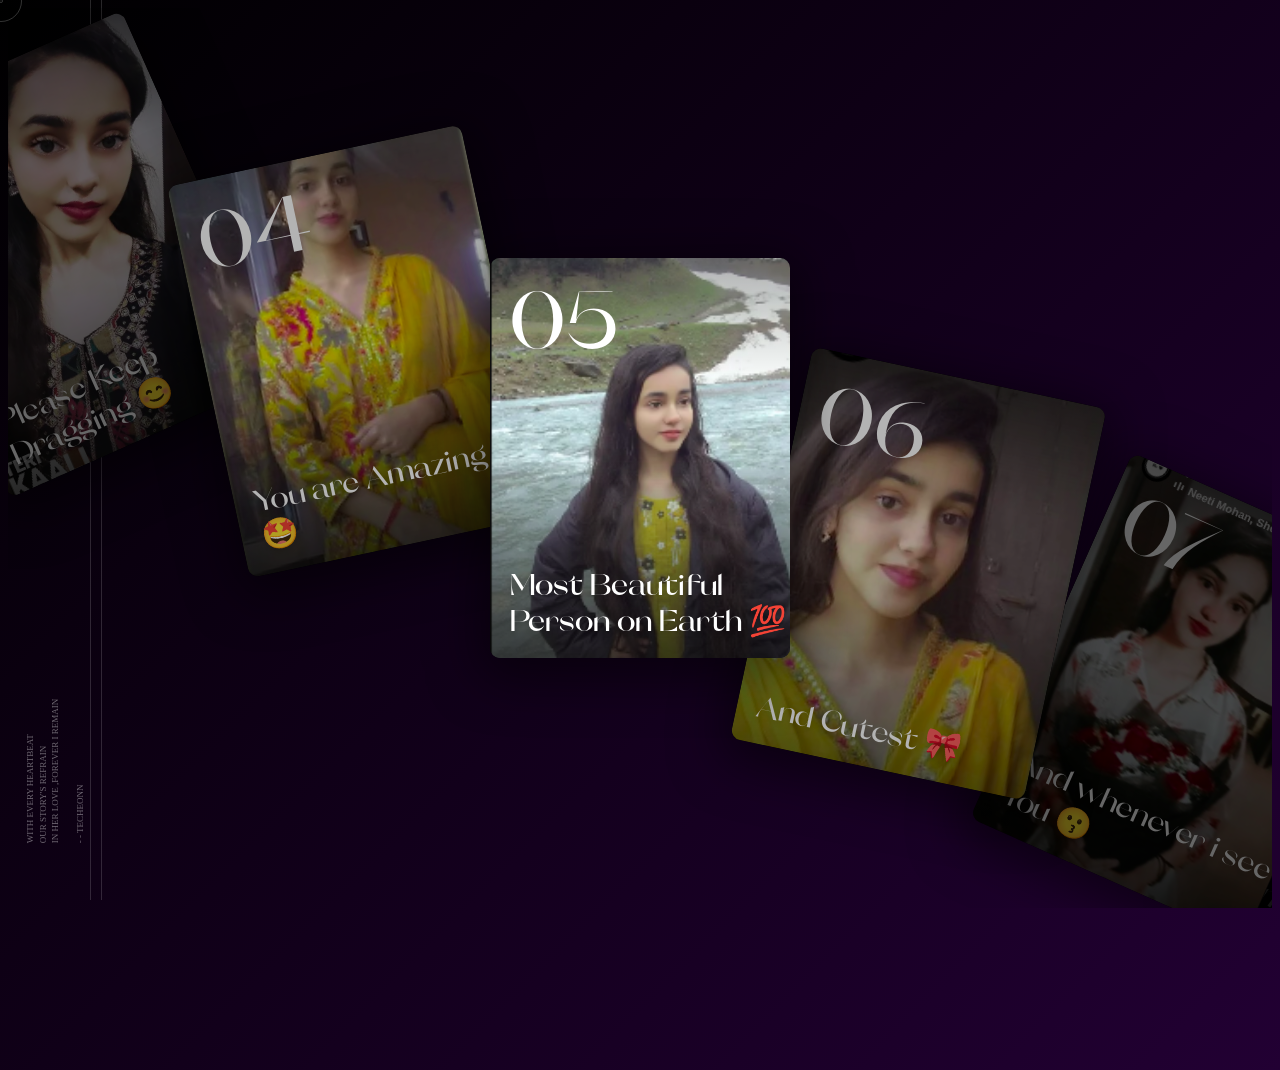
==== index.html @ 1f023740 "Update index.html" ====
<!DOCTYPE html>
<html lang="en">
<head>
    <meta charset="UTF-8">
    <meta name="viewport" content="width=device-width, initial-scale=1.0">
    <title>shradha</title>
    <link rel="stylesheet" href="app.css">
</head>
<body>
        <div class="carousel">
            <div class="carousel-item">
                <div class="carousel-box">
                    <div class="title">Hi 👋</div>
                  <img src="/1.png"/>
                    <div class="num">01</div>
                </div>
            </div>
        
            <div class="carousel-item">
                <div class="carousel-box">
                    <div class="title">I want to tell you Something 😍</div>
                  <img src="/2.png"/>
                    <div class="num">02</div>
                </div>
            </div>
        
            <div class="carousel-item">
                <div class="carousel-box">
                    <div class="title">Please Keep Dragging 😊 </div>
                    <div class="num">03</div>
                  <img src="/3.png"/>
                </div>
            </div>
        
          <div class="carousel-item">
            <div class="carousel-box">
              <div class="title">You are Amazing 🤩 </div>
              <div class="num">04</div>
              <img src="/4.png"/>
            </div>
          </div>
        
          <div class="carousel-item">
            <div class="carousel-box">
              <div class="title">Most Beautiful Person on Earth 💯</div>
              <div class="num">05</div>
              <img src="/5.png" />
            </div>
          </div>
        
          <div class="carousel-item">
            <div class="carousel-box">
              <div class="title">And Cutest 🎀</div>
              <div class="num">06</div>
              <img src="/1.png" />
            </div>
          </div>
        
          <div class="carousel-item">
            <div class="carousel-box">
              <div class="title">And whenever i see You 😗 </div>
              <div class="num">07</div>
              <img src="/6.png" />
            </div>
          </div>
        
          <div class="carousel-item">
            <div class="carousel-box">
              <div class="title">a big smile appears on my face 😇</div>
              <div class="num">08</div>
              <img src="/7.png" />
            </div>
          </div>
        
          <div class="carousel-item">
            <div class="carousel-box">
              <div class="title">and I have Crush on You 🥰</div>
              <div class="num">09</div>
              <img src="/IMG_5276.JPG" />
            </div>
          </div>
          <div class="carousel-item">
            <div class="carousel-box">
              <div class="title">I love You ❤️</div>
              <div class="num">10</div>
              <img src="/IMG_5272.JPG" />
            </div>
          </div>
        </div>
        
        <div class="layout">
          <div class="box">WITH EVERY HEARTBEAT<br /> OUR STORY'S REFRAIN<br />IN HER LOVE ,FOREVER I REMAIN<br/><br/>  - - techeonn</div>
        </div>
        
      <svg>
              <use xlink:href="#ic-linkedin"></use></svg
          ></a>
          <a href=""target="_blank"
            ><svg>
              <use xlink:href="#ic-instagram"></use></svg
          ></a>
        </div>
        
        <svg style="display: none">
          <symbol id="ico-instagram" viewBox="0 0 35 35">
            <circle opacity=".2" cx="17.5" cy="17.5" r="17" stroke="var(--fill)" fill="none"></circle>
            <path
              fill-rule="evenodd"
              clip-rule="evenodd"
              d="M24.944 20.476c.028-.457.042-1.282.042-2.476s-.014-2.019-.042-2.476c-.056-1.09-.378-1.93-.965-2.517s-1.422-.91-2.503-.965C21.018 12.014 20.194 12 19 12s-2.019.014-2.476.042c-1.081.047-1.92.368-2.517.965s-.918 1.436-.965 2.518C13.014 15.98 13 16.805 13 18c0 1.194.014 2.019.042 2.476.047 1.09.368 1.93.965 2.517s1.436.91 2.518.965c.466.028 1.29.042 2.475.042 1.184 0 2.01-.014 2.476-.042 1.072-.047 1.906-.368 2.503-.965.597-.597.918-1.436.965-2.517ZM19 13.075h-1.427c-.186 0-.438.01-.755.029a11.61 11.61 0 0 0-.797.07c-.215.028-.401.08-.56.154-.26.102-.489.251-.685.447-.196.196-.35.425-.461.685-.056.15-.103.336-.14.56a7.843 7.843 0 0 0-.084.811 7.113 7.113 0 0 0-.014.741c.01.178.01.453 0 .826-.01.373-.01.573 0 .601.01.028.01.228 0 .601s-.01.648 0 .826c.01.177.014.424.014.74 0 .318.028.588.084.812l.14.56c.112.26.265.489.461.685.196.196.425.345.685.447.15.056.336.108.56.154.224.047.49.07.797.07.308 0 .56.01.755.028.196.019.471.019.826 0 .354-.019.554-.019.601 0 .047.019.242.019.587 0s.62-.019.826 0c.205.019.456.01.755-.028.298-.037.569-.06.811-.07.242-.01.424-.06.546-.154.26-.102.494-.251.699-.447a1.75 1.75 0 0 0 .447-.686c.056-.149.103-.335.14-.559.038-.224.066-.494.084-.811.019-.317.023-.564.014-.741a11.82 11.82 0 0 1 0-.826c.01-.373.01-.573 0-.601-.01-.028-.01-.228 0-.601s.01-.648 0-.826c-.01-.177-.014-.424-.014-.74 0-.318-.028-.588-.084-.812l-.14-.56a1.956 1.956 0 0 0-1.147-1.133 3.979 3.979 0 0 0-.545-.153 3.915 3.915 0 0 0-.811-.07c-.326 0-.578-.01-.755-.028a5.916 5.916 0 0 0-.826 0c-.372.019-.568.019-.587 0Zm3.706 2.225c.14-.14.21-.308.21-.504a.57.57 0 0 0-.21-.503.767.767 0 0 0-.517-.21.718.718 0 0 0-.504.21.622.622 0 0 0-.21.503c.01.196.08.364.21.504s.299.21.504.21c.205 0 .377-.07.517-.21ZM22.063 18c0 .849-.298 1.576-.895 2.182a2.882 2.882 0 0 1-2.168.895 3.075 3.075 0 0 1-2.182-.895c-.606-.588-.904-1.315-.895-2.182.01-.867.308-1.594.895-2.182.588-.587 1.315-.886 2.182-.895.867-.01 1.59.29 2.168.895.578.606.876 1.333.895 2.182Zm-1.077 0a1.95 1.95 0 0 0-.573-1.413A1.897 1.897 0 0 0 19 16c-.56 0-1.03.196-1.413.587A2.001 2.001 0 0 0 17 18c-.01.55.186 1.021.587 1.413.401.391.872.587 1.413.587.54 0 1.012-.196 1.413-.587.4-.392.592-.863.573-1.413Z"
              transform="translate(-1.5 -0.5)"
              fill="var(--fill)"
            ></path>
          </symbol>
        
          <symbol id="ico-linkedin" viewBox="0 0 35 35">
            <circle opacity=".2" cx="17.5" cy="17.5" r="17" stroke="var(--fill)" fill="none"></circle>
            <path
              fill-rule="evenodd"
              clip-rule="evenodd"
              d="M15.3025 14.0835C15.3025 14.3845 15.1934 14.6403 14.9752 14.851C14.757 15.0617 14.4786 15.167 14.14 15.167C13.8014 15.167 13.5267 15.0617 13.316 14.851C13.1053 14.6403 13 14.3807 13 14.0722C13 13.7637 13.1053 13.5079 13.316 13.3047C13.5267 13.1016 13.8051 13 14.1512 13C14.4974 13 14.772 13.1016 14.9752 13.3047C15.1783 13.5079 15.2874 13.7675 15.3025 14.0835ZM13.0677 23V16.0248H15.2348V23H13.0677ZM16.4763 16.0248C16.5064 16.8676 16.5214 17.6125 16.5214 18.2596V23H18.7111V18.9819C18.7111 18.7111 18.7336 18.5305 18.7788 18.4402C18.9895 17.8984 19.3582 17.6275 19.8849 17.6275C20.6223 17.6275 20.991 18.1317 20.991 19.14V23H23.158V18.8691C23.158 17.8758 22.9285 17.1272 22.4695 16.623C22.0105 16.1189 21.4048 15.8668 20.6524 15.8668C19.6742 15.8668 18.9594 16.243 18.5079 16.9955H18.4628L18.3499 16.0248H16.4763Z"
              transform="translate(0 -1)"
              fill="var(--fill)"
            ></path>
          </symbol>
        </svg>
        
        <div class="cursor"></div>
        <div class="cursor cursor2"></div>
        <!-- partial -->
          <script  src="./script.js"></script>
</body>
</html>
---- app.css ----
body {
    overflow: hidden;
    font-family: "Roboto", serif;
    background: linear-gradient(135deg, black, #220033);
  }
  
  .carousel {
    position: relative;
    z-index: 1;
    height: 100vh;
    overflow: hidden;
    pointer-events: none;
  }
  
  .carousel-item {
    --items: 10;
    --width: clamp(150px, 30vw, 300px);
    --height: clamp(200px, 40vw, 400px);
    --x: calc(var(--active) * 800%);
    --y: calc(var(--active) * 200%);
    --rot: calc(var(--active) * 120deg);
    --opacity: calc(var(--zIndex) / var(--items) * 3 - 2);
    overflow: hidden;
    position: absolute;
    z-index: var(--zIndex);
    width: var(--width);
    height: var(--height);
    margin: calc(var(--height) * -0.5) 0 0 calc(var(--width) * -0.5);
    border-radius: 10px;
    top: 50%;
    left: 50%;
    -webkit-user-select: none;
       -moz-user-select: none;
        -ms-user-select: none;
            user-select: none;
    transform-origin: 0% 100%;
    box-shadow: 0 10px 50px 10px rgba(0, 0, 0, 0.5);
    background: black;
    pointer-events: all;
    transform: translate(var(--x), var(--y)) rotate(var(--rot));
    transition: transform 0.8s cubic-bezier(0, 0.02, 0, 1);
  }
  .carousel-item .carousel-box {
    position: absolute;
    z-index: 1;
    top: 0;
    left: 0;
    width: 100%;
    height: 100%;
    transition: opacity 0.8s cubic-bezier(0, 0.02, 0, 1);
    opacity: var(--opacity);
    font-family: "Orelo-sw-db", serif;
  }
  .carousel-item .carousel-box:before {
    content: "";
    position: absolute;
    z-index: 1;
    top: 0;
    left: 0;
    width: 100%;
    height: 100%;
    background: linear-gradient(to bottom, rgba(0, 0, 0, 0.3), rgba(0, 0, 0, 0) 30%, rgba(0, 0, 0, 0) 50%, rgba(0, 0, 0, 0.5));
  }
  .carousel-item .title {
    position: absolute;
    z-index: 1;
    color: #fff;
    bottom: 20px;
    left: 20px;
    transition: opacity 0.8s cubic-bezier(0, 0.02, 0, 1);
    font-size: clamp(20px, 3vw, 30px);
    text-shadow: 0 4px 4px rgba(0, 0, 0, 0.1);
  }
  .carousel-item .num {
    position: absolute;
    z-index: 1;
    color: #fff;
    top: 10px;
    left: 20px;
    transition: opacity 0.8s cubic-bezier(0, 0.02, 0, 1);
    font-size: clamp(20px, 10vw, 80px);
  }
  .carousel-item img {
    width: 100%;
    height: 100%;
    -o-object-fit: cover;
       object-fit: cover;
    pointer-events: none;
  }
  
  .layout {
    position: absolute;
    z-index: 0;
    top: 0;
    left: 0;
    width: 100%;
    height: 100%;
    pointer-events: none;
  }
  .layout:before {
    content: "";
    position: absolute;
    z-index: 1;
    top: 0;
    left: 90px;
    width: 10px;
    height: 100%;
    border: 1px solid #fff;
    border-top: none;
    border-bottom: none;
    opacity: 0.15;
  }
  .layout .box {
    position: absolute;
    bottom: 0;
    left: 30px;
    color: #fff;
    transform-origin: 0% 10%;
    transform: rotate(-90deg);
    font-size: 9px;
    line-height: 1.4;
    text-transform: uppercase;
    opacity: 0.4;
  }
  
  .logo {
    position: absolute;
    z-index: 2;
    top: 28px;
    right: 28px;
    width: 30px;
    height: 30px;
    background: #fff;
    border-radius: 50%;
    opacity: 0.5;
    display: flex;
    justify-content: center;
    align-items: center;
    font-family: "Orelo-sw-db", serif;
    pointer-events: all;
    color: black;
    text-decoration: none;
    font-size: 20px;
    overflow: hidden;
    padding-bottom: 0.1em;
  }
  
  .social {
    position: absolute;
    z-index: 10;
    bottom: 20px;
    right: 25px;
    color: #fff;
    opacity: 0.4;
  }
  .social a {
    display: inline-block;
    margin-left: 3px;
  }
  .social svg {
    --fill: #fff;
    width: 35px;
    height: 35px;
  }
  
  .cursor {
    position: fixed;
    z-index: 10;
    top: 0;
    left: 0;
    --size: 40px;
    width: var(--size);
    height: var(--size);
    border-radius: 50%;
    border: 1px solid rgba(255, 255, 255, 0.2);
    margin: calc(var(--size) * -0.5) 0 0 calc(var(--size) * -0.5);
    transition: transform 0.85s cubic-bezier(0, 0.02, 0, 1);
    display: none;
    pointer-events: none;
  }
  @media (pointer: fine) {
    .cursor {
      display: block;
    }
  }
  
  .cursor2 {
    --size: 2px;
    transition-duration: 0.7s;
  }
  
  @font-face {
    font-family: "Orelo-sw-db";
    src: url([data-uri]) format("truetype");
    font-weight: inherit;
    font-style: inherit;
  }
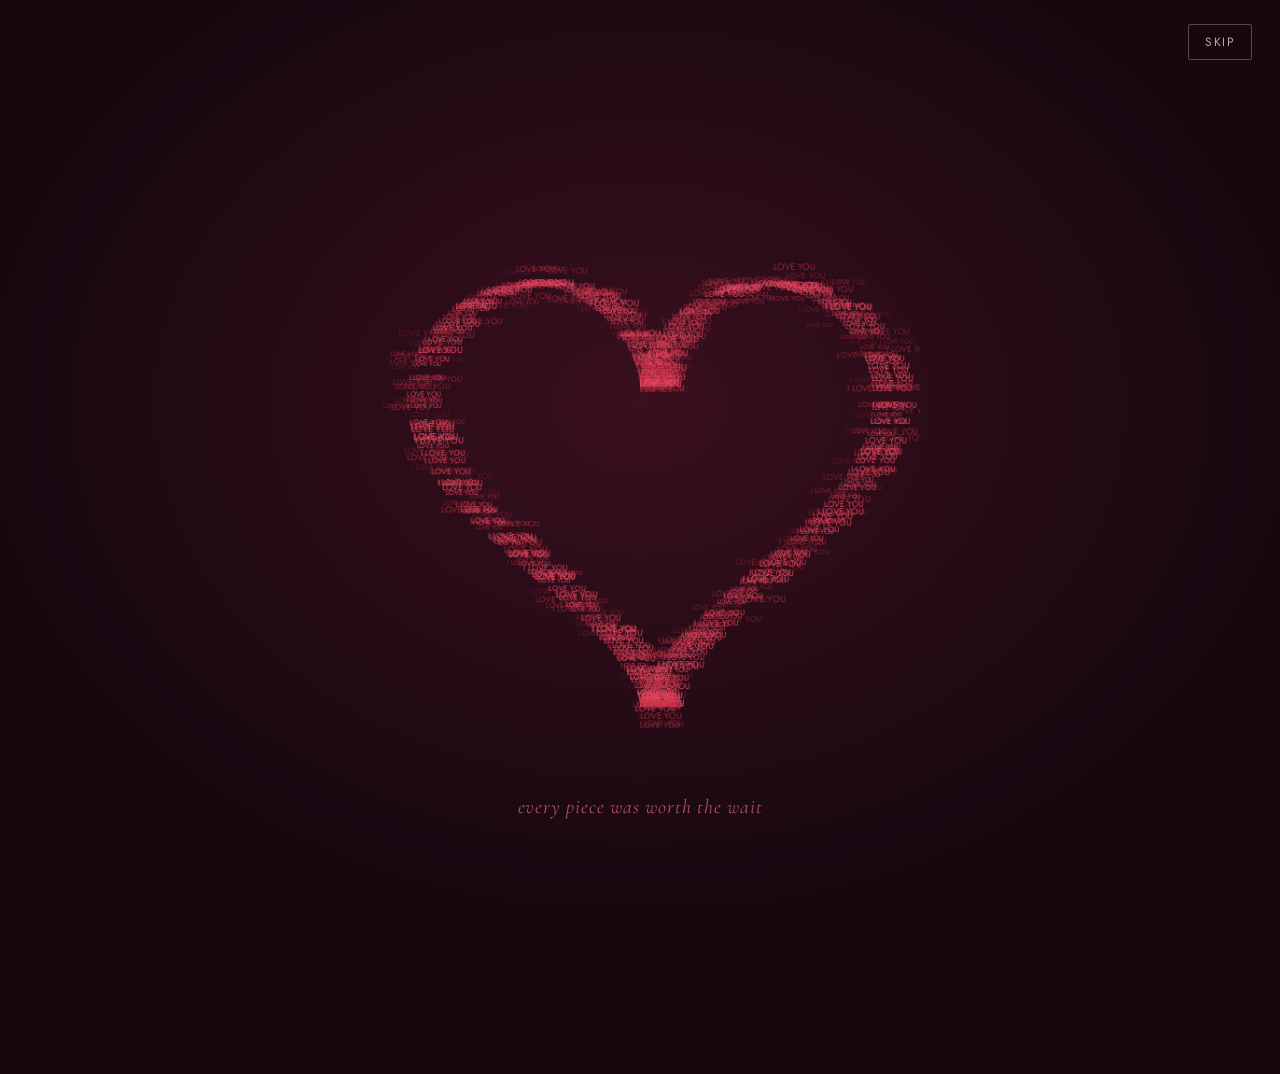
==== commit ac76d67c: "Add initial index.html for interactive greeting" ====
--- a/index.html
+++ b/index.html
@@ -1,133 +1,471 @@
 <!DOCTYPE html>
 <html lang="en">
 <head>
-    <meta charset="UTF-8">
-    <meta name="viewport" content="width=device-width, initial-scale=1.0">
-    <title>shradha</title>
-    <link rel="stylesheet" href="app.css">
+<meta charset="UTF-8">
+<meta name="viewport" content="width=device-width, initial-scale=1.0">
+<title>for you</title>
+<link rel="preconnect" href="https://fonts.googleapis.com">
+<link rel="preconnect" href="https://fonts.gstatic.com" crossorigin>
+<link href="https://fonts.googleapis.com/css2?family=Cormorant+Garamond:ital,wght@0,400;0,500;1,400;1,500&family=Jost:wght@300;400;500&family=Caveat:wght@500;600;700&display=swap" rel="stylesheet">
+<style>
+  :root{
+    --ink:#170810;
+    --wine:#3a0f1e;
+    --blush:#f8ece4;
+    --blush-2:#f1ddd2;
+    --rose:#c85c73;
+    --rose-deep:#8f2f45;
+    --gold:#c99a54;
+    --text-dark:#3e1420;
+    --text-soft:#7a4a52;
+  }
+  *{box-sizing:border-box; margin:0; padding:0;}
+  html,body{
+    width:100%; height:100%;
+    background:var(--ink);
+    overflow-x:hidden;
+    font-family:'Jost',sans-serif;
+  }
+  /* ---------- INTRO ---------- */
+  #intro{
+    position:fixed; inset:0;
+    background:radial-gradient(ellipse at 50% 45%, var(--wine) 0%, var(--ink) 72%);
+    display:flex; align-items:center; justify-content:center;
+    z-index:20;
+    transition:opacity 1.4s ease, transform 1.4s ease;
+  }
+  #intro.leaving{ opacity:0; transform:scale(1.08); pointer-events:none; }
+  canvas#heart{ width:min(92vw,560px); height:min(92vw,560px); display:block; }
+  #intro-caption{
+    position:absolute; bottom:9vh; left:0; right:0;
+    text-align:center;
+    color:var(--rose);
+    font-family:'Cormorant Garamond', serif;
+    font-style:italic;
+    font-size:clamp(15px,2.4vw,20px);
+    letter-spacing:.04em;
+    opacity:0;
+    transition:opacity 1.2s ease;
+  }
+  #intro-caption.show{ opacity:.85; }
+  #skip-btn{
+    position:absolute; top:24px; right:28px;
+    background:none; border:1px solid rgba(230,180,190,.35);
+    color:rgba(240,220,224,.75);
+    font-family:'Jost',sans-serif; font-size:12px; letter-spacing:.12em;
+    text-transform:uppercase;
+    padding:8px 16px; border-radius:2px; cursor:pointer;
+    transition:border-color .3s ease, color .3s ease;
+  }
+  #skip-btn:hover{ border-color:rgba(230,180,190,.8); color:#fff; }
+
+  /* ---------- MAIN CONTENT ---------- */
+  #page{
+    min-height:100vh;
+    background:
+      radial-gradient(ellipse at 20% -10%, var(--blush-2) 0%, transparent 55%),
+      var(--blush);
+    display:flex; align-items:center; justify-content:center;
+    padding:11vh 6vw 8vh;
+  }
+  #content{
+    max-width:420px;
+    width:100%;
+    text-align:center;
+    opacity:0;
+    transform:translateY(18px);
+    transition:opacity 1.1s ease, transform 1.1s ease;
+  }
+  #content.reveal{ opacity:1; transform:translateY(0); }
+
+  .eyebrow{
+    font-size:12px; letter-spacing:.32em; text-transform:uppercase;
+    color:var(--rose-deep); font-weight:500; margin-bottom:14px;
+  }
+  .eyebrow::before, .eyebrow::after{
+    content:'—'; margin:0 10px; color:var(--gold); opacity:.7;
+  }
+
+  .tap-hint{
+    font-size:13px; letter-spacing:.08em; color:var(--text-soft);
+    margin-bottom:26px; opacity:.85;
+  }
+  .tap-hint.hide{ opacity:0; transition:opacity .5s ease; }
+
+  /* ---- the card ---- */
+  .card-wrap{ perspective:2200px; margin:0 auto; max-width:340px; }
+  .card{
+    position:relative;
+    width:100%;
+    min-height:520px;
+    transform:rotate(-3deg);
+    transition:transform .3s ease;
+  }
+  .card-inside{
+    background:var(--blush-2);
+    border:1px solid rgba(201,154,84,.55);
+    border-radius:6px;
+    padding:40px 28px 34px;
+    box-shadow:0 26px 60px -26px rgba(60,10,20,.4);
+    min-height:520px;
+    display:flex; flex-direction:column; align-items:center;
+  }
+  .card-cover{
+    position:absolute; inset:0;
+    background:
+      radial-gradient(ellipse at 50% 20%, rgba(200,92,115,.28) 0%, transparent 55%),
+      linear-gradient(160deg, var(--wine) 0%, var(--ink) 100%);
+    border:1px solid rgba(201,154,84,.6);
+    border-radius:6px;
+    transform-origin:left center;
+    transition:transform 1.15s cubic-bezier(.65,0,.35,1);
+    box-shadow:0 26px 60px -22px rgba(0,0,0,.5);
+    cursor:pointer;
+    display:flex; flex-direction:column; align-items:center; justify-content:center;
+    backface-visibility:hidden;
+    z-index:5;
+    animation:coverPulse 2.6s ease-in-out infinite;
+  }
+  .card-cover.open{
+    transform:rotateY(-152deg);
+    pointer-events:none;
+    animation:none;
+  }
+  @keyframes coverPulse{
+    0%,100%{ box-shadow:0 26px 60px -22px rgba(0,0,0,.5); }
+    50%{ box-shadow:0 26px 60px -22px rgba(0,0,0,.5), 0 0 0 6px rgba(201,154,84,.12); }
+  }
+  .cover-heart{ font-size:34px; color:var(--rose); margin-bottom:14px; }
+  .cover-title{
+    font-family:'Cormorant Garamond', serif; font-style:italic; font-weight:500;
+    color:var(--blush); font-size:30px; margin-bottom:10px;
+  }
+  .cover-sub{
+    font-size:11px; letter-spacing:.22em; text-transform:uppercase;
+    color:var(--rose); opacity:.8;
+  }
+
+  .frame{
+    width:150px; height:150px; margin:0 auto 22px;
+    border-radius:50%;
+    border:1px solid var(--gold);
+    display:flex; align-items:center; justify-content:center;
+    background:var(--blush);
+    position:relative;
+  }
+  .frame::before{
+    content:''; position:absolute; inset:-8px;
+    border:1px solid rgba(200,92,115,.35); border-radius:50%;
+  }
+  .frame span{
+    font-family:'Cormorant Garamond', serif; font-style:italic;
+    color:var(--text-soft); font-size:12px; padding:0 18px; text-align:center;
+    line-height:1.5;
+  }
+  .frame img{ width:100%; height:100%; object-fit:cover; border-radius:50%; display:none; }
+
+  .letter-greeting{
+    font-family:'Caveat', cursive;
+    font-weight:600;
+    font-size:30px;
+    color:var(--rose-deep);
+    margin-bottom:2px;
+  }
+
+  h1{
+    font-family:'Cormorant Garamond', serif;
+    font-weight:500;
+    font-size:clamp(26px,5.6vw,34px);
+    line-height:1.18;
+    color:var(--text-dark);
+    margin-bottom:16px;
+  }
+  h1 em{ font-style:italic; color:var(--rose-deep); }
+
+  .message{
+    font-family:'Caveat', cursive;
+    font-weight:500;
+    font-size:23px;
+    line-height:1.55;
+    color:var(--text-dark);
+    max-width:340px; margin:0 auto 12px;
+  }
+
+  .signature{
+    font-family:'Caveat', cursive;
+    font-weight:600;
+    font-size:24px;
+    color:var(--rose-deep);
+    align-self:flex-end;
+    margin:6px 6px 26px 0;
+  }
+
+  .actions{
+    position:relative;
+    display:flex; align-items:center; justify-content:center;
+    gap:18px; flex-wrap:wrap;
+    min-height:64px;
+    margin-top:auto;
+  }
+  button.choice{
+    font-family:'Jost',sans-serif;
+    font-size:14px; letter-spacing:.06em;
+    padding:14px 32px;
+    border-radius:40px;
+    cursor:pointer;
+    transition:transform .25s ease, background .25s ease, box-shadow .25s ease;
+  }
+  #yes-btn{
+    border:none;
+    background:var(--rose-deep);
+    color:var(--blush);
+    box-shadow:0 10px 24px -10px rgba(143,47,69,.6);
+  }
+  #yes-btn:hover{ transform:translateY(-2px); background:#7a2338; }
+  #no-btn{
+    border:1px solid var(--text-soft);
+    background:transparent;
+    color:var(--text-soft);
+    position:relative;
+  }
+
+  .footnote{
+    margin-top:22px; font-size:11px; letter-spacing:.1em;
+    text-transform:uppercase; color:var(--text-soft); opacity:.55;
+  }
+
+  /* ---------- SUCCESS ---------- */
+  #success{
+    position:fixed; inset:0; z-index:30;
+    background:radial-gradient(ellipse at 50% 40%, var(--wine) 0%, var(--ink) 75%);
+    display:flex; align-items:center; justify-content:center;
+    opacity:0; pointer-events:none;
+    transition:opacity .9s ease;
+    text-align:center; padding:8vw;
+  }
+  #success.show{ opacity:1; pointer-events:auto; }
+  #success h2{
+    font-family:'Cormorant Garamond', serif; font-style:italic; font-weight:500;
+    color:var(--blush); font-size:clamp(30px,5.6vw,46px); margin-bottom:16px;
+  }
+  #success p{
+    color:var(--rose); font-size:15px; letter-spacing:.05em; font-weight:300;
+    margin-bottom:34px;
+  }
+  #continue-link{
+    display:inline-block;
+    font-family:'Jost',sans-serif;
+    font-size:14px; letter-spacing:.06em;
+    padding:14px 34px;
+    border-radius:40px;
+    text-decoration:none;
+    border:none;
+    background:var(--rose-deep);
+    color:var(--blush);
+    box-shadow:0 10px 24px -10px rgba(143,47,69,.6);
+    transition:transform .25s ease, background .25s ease;
+  }
+  #continue-link:hover{ transform:translateY(-2px); background:#7a2338; }
+
+  @media (prefers-reduced-motion: reduce){
+    #intro, #content, #success{ transition:none !important; }
+  }
+
+  @media (max-width:640px){
+    #content{ max-width:100%; }
+    .card-wrap{
+      max-width:78vw;
+      margin-left:auto;
+      margin-right:2vw;
+    }
+    .card{ transform:rotate(-7deg); }
+    .card-inside, .card-cover{ padding-left:22px; padding-right:22px; }
+  }
+</style>
 </head>
 <body>
-        <div class="carousel">
-            <div class="carousel-item">
-                <div class="carousel-box">
-                    <div class="title">Hi 👋</div>
-                  <img src="/1.png"/>
-                    <div class="num">01</div>
-                </div>
-            </div>
-        
-            <div class="carousel-item">
-                <div class="carousel-box">
-                    <div class="title">I want to tell you Something 😍</div>
-                  <img src="/2.png"/>
-                    <div class="num">02</div>
-                </div>
-            </div>
-        
-            <div class="carousel-item">
-                <div class="carousel-box">
-                    <div class="title">Please Keep Dragging 😊 </div>
-                    <div class="num">03</div>
-                  <img src="/3.png"/>
-                </div>
-            </div>
-        
-          <div class="carousel-item">
-            <div class="carousel-box">
-              <div class="title">You are Amazing 🤩 </div>
-              <div class="num">04</div>
-              <img src="/4.png"/>
-            </div>
-          </div>
-        
-          <div class="carousel-item">
-            <div class="carousel-box">
-              <div class="title">Most Beautiful Person on Earth 💯</div>
-              <div class="num">05</div>
-              <img src="/5.png" />
-            </div>
-          </div>
-        
-          <div class="carousel-item">
-            <div class="carousel-box">
-              <div class="title">And Cutest 🎀</div>
-              <div class="num">06</div>
-              <img src="/1.png" />
-            </div>
-          </div>
-        
-          <div class="carousel-item">
-            <div class="carousel-box">
-              <div class="title">And whenever i see You 😗 </div>
-              <div class="num">07</div>
-              <img src="/6.png" />
-            </div>
-          </div>
-        
-          <div class="carousel-item">
-            <div class="carousel-box">
-              <div class="title">a big smile appears on my face 😇</div>
-              <div class="num">08</div>
-              <img src="/7.png" />
-            </div>
-          </div>
-        
-          <div class="carousel-item">
-            <div class="carousel-box">
-              <div class="title">and I have Crush on You 🥰</div>
-              <div class="num">09</div>
-              <img src="/IMG_5276.JPG" />
-            </div>
-          </div>
-          <div class="carousel-item">
-            <div class="carousel-box">
-              <div class="title">I love You ❤️</div>
-              <div class="num">10</div>
-              <img src="/IMG_5272.JPG" />
-            </div>
+
+<div id="intro">
+  <button id="skip-btn" aria-label="Skip intro">skip</button>
+  <canvas id="heart" width="600" height="600"></canvas>
+  <div id="intro-caption">every piece was worth the wait</div>
+</div>
+
+<div id="page">
+  <div id="content">
+    <p class="eyebrow">for you</p>
+    <p class="tap-hint" id="tap-hint">tap the card to open it</p>
+    <div class="card-wrap">
+      <div class="card">
+        <div class="card-inside">
+          <div class="frame"><span>your photo here</span><img id="her-photo" alt=""></div>
+          <p class="letter-greeting">Dear you,</p>
+          <h1>Will you go out<br>with <em>me?</em></h1>
+          <p class="message">
+            I've been meaning to say this for a while, and I figured a heart made of a
+            thousand tiny pieces was a fitting way to start. No pressure — just an
+            honest question, from me to you.
+          </p>
+          <p class="signature">— yours</p>
+          <div class="actions">
+            <button id="yes-btn" class="choice">Yes, I'd love to</button>
+            <button id="no-btn" class="choice">Not right now</button>
           </div>
         </div>
-        
-        <div class="layout">
-          <div class="box">WITH EVERY HEARTBEAT<br /> OUR STORY'S REFRAIN<br />IN HER LOVE ,FOREVER I REMAIN<br/><br/>  - - techeonn</div>
+        <div class="card-cover" id="card-cover">
+          <div class="cover-heart">&#10084;</div>
+          <p class="cover-title">for you</p>
+          <p class="cover-sub">tap to open</p>
         </div>
-        
-      <svg>
-              <use xlink:href="#ic-linkedin"></use></svg
-          ></a>
-          <a href=""target="_blank"
-            ><svg>
-              <use xlink:href="#ic-instagram"></use></svg
-          ></a>
-        </div>
-        
-        <svg style="display: none">
-          <symbol id="ico-instagram" viewBox="0 0 35 35">
-            <circle opacity=".2" cx="17.5" cy="17.5" r="17" stroke="var(--fill)" fill="none"></circle>
-            <path
-              fill-rule="evenodd"
-              clip-rule="evenodd"
-              d="M24.944 20.476c.028-.457.042-1.282.042-2.476s-.014-2.019-.042-2.476c-.056-1.09-.378-1.93-.965-2.517s-1.422-.91-2.503-.965C21.018 12.014 20.194 12 19 12s-2.019.014-2.476.042c-1.081.047-1.92.368-2.517.965s-.918 1.436-.965 2.518C13.014 15.98 13 16.805 13 18c0 1.194.014 2.019.042 2.476.047 1.09.368 1.93.965 2.517s1.436.91 2.518.965c.466.028 1.29.042 2.475.042 1.184 0 2.01-.014 2.476-.042 1.072-.047 1.906-.368 2.503-.965.597-.597.918-1.436.965-2.517ZM19 13.075h-1.427c-.186 0-.438.01-.755.029a11.61 11.61 0 0 0-.797.07c-.215.028-.401.08-.56.154-.26.102-.489.251-.685.447-.196.196-.35.425-.461.685-.056.15-.103.336-.14.56a7.843 7.843 0 0 0-.084.811 7.113 7.113 0 0 0-.014.741c.01.178.01.453 0 .826-.01.373-.01.573 0 .601.01.028.01.228 0 .601s-.01.648 0 .826c.01.177.014.424.014.74 0 .318.028.588.084.812l.14.56c.112.26.265.489.461.685.196.196.425.345.685.447.15.056.336.108.56.154.224.047.49.07.797.07.308 0 .56.01.755.028.196.019.471.019.826 0 .354-.019.554-.019.601 0 .047.019.242.019.587 0s.62-.019.826 0c.205.019.456.01.755-.028.298-.037.569-.06.811-.07.242-.01.424-.06.546-.154.26-.102.494-.251.699-.447a1.75 1.75 0 0 0 .447-.686c.056-.149.103-.335.14-.559.038-.224.066-.494.084-.811.019-.317.023-.564.014-.741a11.82 11.82 0 0 1 0-.826c.01-.373.01-.573 0-.601-.01-.028-.01-.228 0-.601s.01-.648 0-.826c-.01-.177-.014-.424-.014-.74 0-.318-.028-.588-.084-.812l-.14-.56a1.956 1.956 0 0 0-1.147-1.133 3.979 3.979 0 0 0-.545-.153 3.915 3.915 0 0 0-.811-.07c-.326 0-.578-.01-.755-.028a5.916 5.916 0 0 0-.826 0c-.372.019-.568.019-.587 0Zm3.706 2.225c.14-.14.21-.308.21-.504a.57.57 0 0 0-.21-.503.767.767 0 0 0-.517-.21.718.718 0 0 0-.504.21.622.622 0 0 0-.21.503c.01.196.08.364.21.504s.299.21.504.21c.205 0 .377-.07.517-.21ZM22.063 18c0 .849-.298 1.576-.895 2.182a2.882 2.882 0 0 1-2.168.895 3.075 3.075 0 0 1-2.182-.895c-.606-.588-.904-1.315-.895-2.182.01-.867.308-1.594.895-2.182.588-.587 1.315-.886 2.182-.895.867-.01 1.59.29 2.168.895.578.606.876 1.333.895 2.182Zm-1.077 0a1.95 1.95 0 0 0-.573-1.413A1.897 1.897 0 0 0 19 16c-.56 0-1.03.196-1.413.587A2.001 2.001 0 0 0 17 18c-.01.55.186 1.021.587 1.413.401.391.872.587 1.413.587.54 0 1.012-.196 1.413-.587.4-.392.592-.863.573-1.413Z"
-              transform="translate(-1.5 -0.5)"
-              fill="var(--fill)"
-            ></path>
-          </symbol>
-        
-          <symbol id="ico-linkedin" viewBox="0 0 35 35">
-            <circle opacity=".2" cx="17.5" cy="17.5" r="17" stroke="var(--fill)" fill="none"></circle>
-            <path
-              fill-rule="evenodd"
-              clip-rule="evenodd"
-              d="M15.3025 14.0835C15.3025 14.3845 15.1934 14.6403 14.9752 14.851C14.757 15.0617 14.4786 15.167 14.14 15.167C13.8014 15.167 13.5267 15.0617 13.316 14.851C13.1053 14.6403 13 14.3807 13 14.0722C13 13.7637 13.1053 13.5079 13.316 13.3047C13.5267 13.1016 13.8051 13 14.1512 13C14.4974 13 14.772 13.1016 14.9752 13.3047C15.1783 13.5079 15.2874 13.7675 15.3025 14.0835ZM13.0677 23V16.0248H15.2348V23H13.0677ZM16.4763 16.0248C16.5064 16.8676 16.5214 17.6125 16.5214 18.2596V23H18.7111V18.9819C18.7111 18.7111 18.7336 18.5305 18.7788 18.4402C18.9895 17.8984 19.3582 17.6275 19.8849 17.6275C20.6223 17.6275 20.991 18.1317 20.991 19.14V23H23.158V18.8691C23.158 17.8758 22.9285 17.1272 22.4695 16.623C22.0105 16.1189 21.4048 15.8668 20.6524 15.8668C19.6742 15.8668 18.9594 16.243 18.5079 16.9955H18.4628L18.3499 16.0248H16.4763Z"
-              transform="translate(0 -1)"
-              fill="var(--fill)"
-            ></path>
-          </symbol>
-        </svg>
-        
-        <div class="cursor"></div>
-        <div class="cursor cursor2"></div>
-        <!-- partial -->
-          <script  src="./script.js"></script>
+      </div>
+    </div>
+    <p class="footnote">made with a little bit of nerve</p>
+  </div>
+</div>
+
+<div id="success">
+  <div>
+    <h2>She said yes.</h2>
+    <p>go on, tell her when and where</p>
+    <a id="continue-link" href="https://ayu243sh-tech.github.io/Radhakrishna-/">continue &#10084;</a>
+  </div>
+</div>
+
+<script>
+(function(){
+  var canvas = document.getElementById('heart');
+  var ctx = canvas.getContext('2d');
+  var W = canvas.width, H = canvas.height;
+  var reduced = window.matchMedia('(prefers-reduced-motion: reduce)').matches;
+
+  function heartPoint(t, scale){
+    var x = 16 * Math.pow(Math.sin(t), 3);
+    var y = 13*Math.cos(t) - 5*Math.cos(2*t) - 2*Math.cos(3*t) - Math.cos(4*t);
+    return { x: W/2 + x*scale, y: H/2 - y*scale + 10 };
+  }
+
+  var WORDS = ['LOVE YOU','I LOVE YOU'];
+  var COUNT = 620;
+  var particles = [];
+  for (var i=0;i<COUNT;i++){
+    var t = (i/COUNT) * Math.PI * 2;
+    var jitter = (Math.random()-0.5)*0.9;
+    var layer = Math.random();
+    var scaleWobble = layer < 0.6 ? 15.6 : (15.6 + (Math.random()-0.5)*3.4);
+    var target = heartPoint(t + jitter*0.024, scaleWobble);
+    particles.push({
+      x: Math.random()*W,
+      y: Math.random()*H,
+      startX: 0, startY: 0,
+      tx: target.x,
+      ty: target.y,
+      word: WORDS[Math.random() < 0.35 ? 1 : 0],
+      fontSize: 6 + Math.random()*4,
+      core: layer < 0.55,
+      rot: (Math.random()-0.5) * 0.5,
+      flicker: Math.random()*Math.PI*2,
+      delay: Math.random()*0.35
+    });
+  }
+  particles.forEach(function(p){ p.startX = p.x; p.startY = p.y; });
+
+  var duration = reduced ? 100 : 2600;
+  var start = null;
+  var pulseStart = null;
+  var phase = 'assemble';
+
+  function ease(t){ return 1 - Math.pow(1-t, 3); }
+
+  function draw(ts){
+    if (!start) start = ts;
+    var elapsed = ts - start;
+    ctx.clearRect(0,0,W,H);
+
+    if (phase === 'assemble'){
+      var overallT = Math.min(elapsed / duration, 1);
+      particles.forEach(function(p){
+        var pt = Math.max(0, Math.min(1, (overallT - p.delay*0.4) / (1 - p.delay*0.4)));
+        var e = ease(pt);
+        var x = p.startX + (p.tx - p.startX) * e;
+        var y = p.startY + (p.ty - p.startY) * e;
+        var flick = 0.55 + 0.45*Math.sin(p.flicker + elapsed/260);
+        var alpha = (0.25 + 0.65*e) * (p.core ? 0.9 : 0.55*flick + 0.2);
+        ctx.font = p.fontSize + 'px Jost, sans-serif';
+        ctx.fillStyle = p.core ? 'rgba(230,70,96,'+alpha+')' : 'rgba(196,50,72,'+alpha+')';
+        ctx.save();
+        ctx.translate(x, y);
+        ctx.rotate(p.rot * (1-e));
+        ctx.fillText(p.word, 0, 0);
+        ctx.restore();
+      });
+      if (overallT >= 1){
+        phase = 'pulse';
+        pulseStart = ts;
+        document.getElementById('intro-caption').classList.add('show');
+      }
+    } else if (phase === 'pulse'){
+      var pe = ts - pulseStart;
+      var beat = Math.sin(pe/280) * 0.06;
+      var s = 1 + Math.max(0, beat);
+      particles.forEach(function(p){
+        var dx = (p.tx - W/2) * (s-1);
+        var dy = (p.ty - H/2) * (s-1);
+        var flick = 0.55 + 0.45*Math.sin(p.flicker + pe/260);
+        var alpha = p.core ? 0.95 : 0.5*flick + 0.25;
+        ctx.font = p.fontSize + 'px Jost, sans-serif';
+        ctx.fillStyle = p.core ? 'rgba(230,70,96,'+alpha+')' : 'rgba(196,50,72,'+alpha+')';
+        ctx.fillText(p.word, p.tx+dx, p.ty+dy);
+      });
+      if (pe > 1500 || reduced){
+        finish();
+        return;
+      }
+    }
+    raf = requestAnimationFrame(draw);
+  }
+
+  var raf = requestAnimationFrame(draw);
+  var finished = false;
+
+  function finish(){
+    if (finished) return;
+    finished = true;
+    cancelAnimationFrame(raf);
+    var intro = document.getElementById('intro');
+    intro.classList.add('leaving');
+    document.getElementById('content').classList.add('reveal');
+    setTimeout(function(){ intro.style.display = 'none'; }, 1500);
+  }
+
+  document.getElementById('skip-btn').addEventListener('click', finish);
+  if (reduced) setTimeout(finish, 200);
+})();
+
+(function(){
+  var cover = document.getElementById('card-cover');
+  var hint = document.getElementById('tap-hint');
+  cover.addEventListener('click', function(){
+    cover.classList.add('open');
+    hint.classList.add('hide');
+  });
+})();
+
+(function(){
+  var noBtn = document.getElementById('no-btn');
+  var actions = document.querySelector('.actions');
+  noBtn.addEventListener('click', function(){
+    var maxX = actions.clientWidth - noBtn.clientWidth - 10;
+    var maxY = actions.clientHeight - noBtn.clientHeight - 10;
+    var rx = (Math.random()*maxX) - maxX/2;
+    var ry = (Math.random()*maxY) - maxY/2;
+    noBtn.style.position = 'relative';
+    noBtn.style.transform = 'translate(' + rx + 'px,' + ry + 'px)';
+  });
+
+  document.getElementById('yes-btn').addEventListener('click', function(){
+    document.getElementById('success').classList.add('show');
+  });
+})();
+</script>
 </body>
 </html>
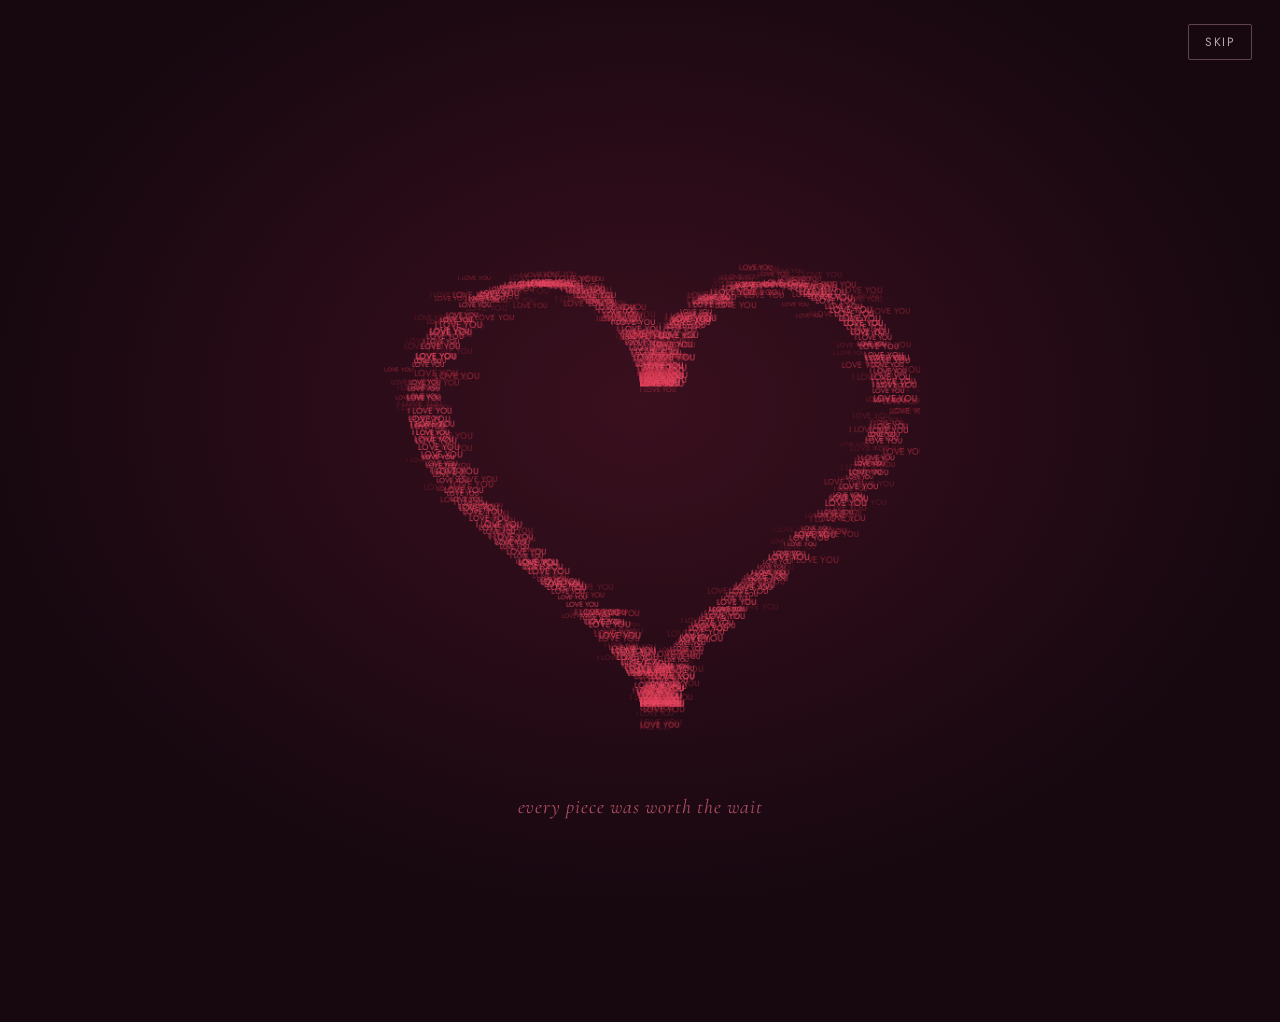
==== commit 368ce495: "Replace buttons with a continue link and remove success section" ====
--- a/index.html
+++ b/index.html
@@ -215,60 +215,23 @@
     cursor:pointer;
     transition:transform .25s ease, background .25s ease, box-shadow .25s ease;
   }
-  #yes-btn{
-    border:none;
-    background:var(--rose-deep);
-    color:var(--blush);
-    box-shadow:0 10px 24px -10px rgba(143,47,69,.6);
-  }
-  #yes-btn:hover{ transform:translateY(-2px); background:#7a2338; }
-  #no-btn{
-    border:1px solid var(--text-soft);
-    background:transparent;
-    color:var(--text-soft);
-    position:relative;
-  }
-
-  .footnote{
-    margin-top:22px; font-size:11px; letter-spacing:.1em;
-    text-transform:uppercase; color:var(--text-soft); opacity:.55;
-  }
-
-  /* ---------- SUCCESS ---------- */
-  #success{
-    position:fixed; inset:0; z-index:30;
-    background:radial-gradient(ellipse at 50% 40%, var(--wine) 0%, var(--ink) 75%);
-    display:flex; align-items:center; justify-content:center;
-    opacity:0; pointer-events:none;
-    transition:opacity .9s ease;
-    text-align:center; padding:8vw;
-  }
-  #success.show{ opacity:1; pointer-events:auto; }
-  #success h2{
-    font-family:'Cormorant Garamond', serif; font-style:italic; font-weight:500;
-    color:var(--blush); font-size:clamp(30px,5.6vw,46px); margin-bottom:16px;
-  }
-  #success p{
-    color:var(--rose); font-size:15px; letter-spacing:.05em; font-weight:300;
-    margin-bottom:34px;
-  }
-  #continue-link{
+  #continue-btn{
     display:inline-block;
-    font-family:'Jost',sans-serif;
-    font-size:14px; letter-spacing:.06em;
-    padding:14px 34px;
-    border-radius:40px;
     text-decoration:none;
     border:none;
     background:var(--rose-deep);
     color:var(--blush);
     box-shadow:0 10px 24px -10px rgba(143,47,69,.6);
-    transition:transform .25s ease, background .25s ease;
-  }
-  #continue-link:hover{ transform:translateY(-2px); background:#7a2338; }
+  }
+  #continue-btn:hover{ transform:translateY(-2px); background:#7a2338; }
+
+  .footnote{
+    margin-top:22px; font-size:11px; letter-spacing:.1em;
+    text-transform:uppercase; color:var(--text-soft); opacity:.55;
+  }
 
   @media (prefers-reduced-motion: reduce){
-    #intro, #content, #success{ transition:none !important; }
+    #intro, #content{ transition:none !important; }
   }
 
   @media (max-width:640px){
@@ -308,8 +271,7 @@
           </p>
           <p class="signature">— yours</p>
           <div class="actions">
-            <button id="yes-btn" class="choice">Yes, I'd love to</button>
-            <button id="no-btn" class="choice">Not right now</button>
+            <a id="continue-btn" class="choice" href="Story.html">Continue</a>
           </div>
         </div>
         <div class="card-cover" id="card-cover">
@@ -320,14 +282,6 @@
       </div>
     </div>
     <p class="footnote">made with a little bit of nerve</p>
-  </div>
-</div>
-
-<div id="success">
-  <div>
-    <h2>She said yes.</h2>
-    <p>go on, tell her when and where</p>
-    <a id="continue-link" href="https://ayu243sh-tech.github.io/Radhakrishna-/">continue &#10084;</a>
   </div>
 </div>
 
@@ -450,22 +404,6 @@
   });
 })();
 
-(function(){
-  var noBtn = document.getElementById('no-btn');
-  var actions = document.querySelector('.actions');
-  noBtn.addEventListener('click', function(){
-    var maxX = actions.clientWidth - noBtn.clientWidth - 10;
-    var maxY = actions.clientHeight - noBtn.clientHeight - 10;
-    var rx = (Math.random()*maxX) - maxX/2;
-    var ry = (Math.random()*maxY) - maxY/2;
-    noBtn.style.position = 'relative';
-    noBtn.style.transform = 'translate(' + rx + 'px,' + ry + 'px)';
-  });
-
-  document.getElementById('yes-btn').addEventListener('click', function(){
-    document.getElementById('success').classList.add('show');
-  });
-})();
 </script>
 </body>
 </html>
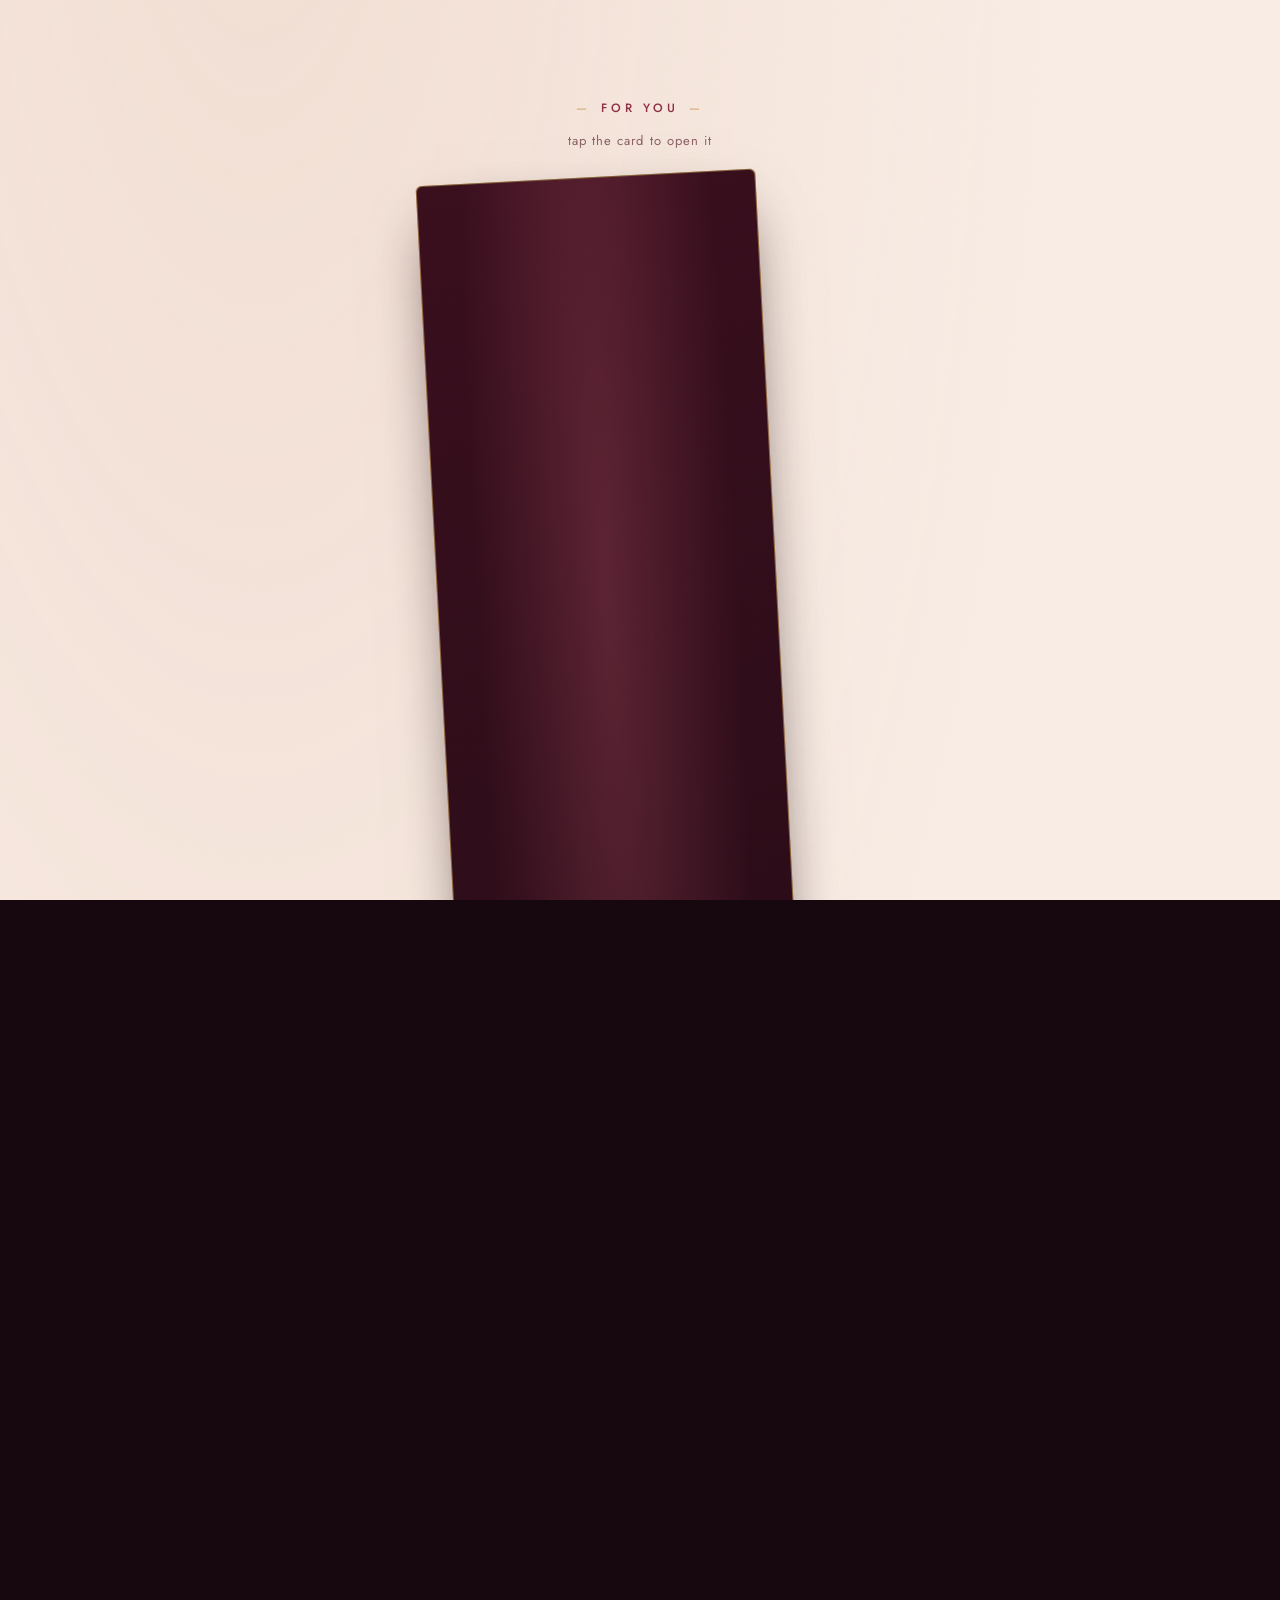
==== commit f70733ee: "Update index.html" ====
--- a/index.html
+++ b/index.html
@@ -263,13 +263,30 @@
         <div class="card-inside">
           <div class="frame"><span>your photo here</span><img id="her-photo" alt=""></div>
           <p class="letter-greeting">Dear you,</p>
-          <h1>Will you go out<br>with <em>me?</em></h1>
+          <h1>Will you be <br>my <em>Radha?</em></h1>
           <p class="message">
-            I've been meaning to say this for a while, and I figured a heart made of a
-            thousand tiny pieces was a fitting way to start. No pressure — just an
-            honest question, from me to you.
+            Hi
+            Main tumse bohot time se kehna chahta tha ki Main tumhe bohot pasand krta hun, kuch bakwas likh rha hun but please padh lena 
+            lekin kbhi keh nhi paya kyuki tum maine tumhe kbhi ladko se bat krte nhi dekha,tbhi tumhe kaise react krogi ye soch ke hesitate ho jata tha
+            Main tumse is letter ke through bs apni bat kehna chahta hun, i don't expect from you ki tum answer do beacause i know ki "NO" hi hoga,
+            but fr bhi ye letter likh rha hun so that ye regret na rhe ki apni feelings bhi nhi keh paya , kaash keh diya hota because regret ka pain bohot unbearable hota hai.
+            And please trust me maine kbhii shalini se aesi koi bat nhi ki jisse use kuch special feel ho but fr bhi use misunderstanding ho gyi 
+            and i am really sorry mera scchi kbhi aesa koi intention nhi tha ki kisi ko hurt kru.
+
+            Please is surprise ko end tk dekh lena bohot mehnat lgi hai 
+            and ho sake toh please ek full stop hi send kr dena so that mujhe pta toh chle ki tumne completely dekh liya hai 
+           Maine is Surprise me tumhri kuch photos use ki hai I am really Sorry tumhri permission ke bina maine photos use ki but trust me pkka delete kr dunga 
+            Main koi criminal nhi hu ki photos ka galat use kru inta toh tum bhi mujhe smjhti ho ki kaisa hun 
+            And it's my promise to you ki ab isse related tumse kbhi koi bat nhi hogi. 
+            But believe me i really love you itna ki i can't explain you in words ............
+            Ek request hai please ek ful stop send kr dena so that mujhe pta chl jaye ki tumhe read kiya hai dekha hai 
+
+            
+            
+
+
           </p>
-          <p class="signature">— yours</p>
+          <p class="signature">— Ayush</p>
           <div class="actions">
             <a id="continue-btn" class="choice" href="Story.html">Continue</a>
           </div>
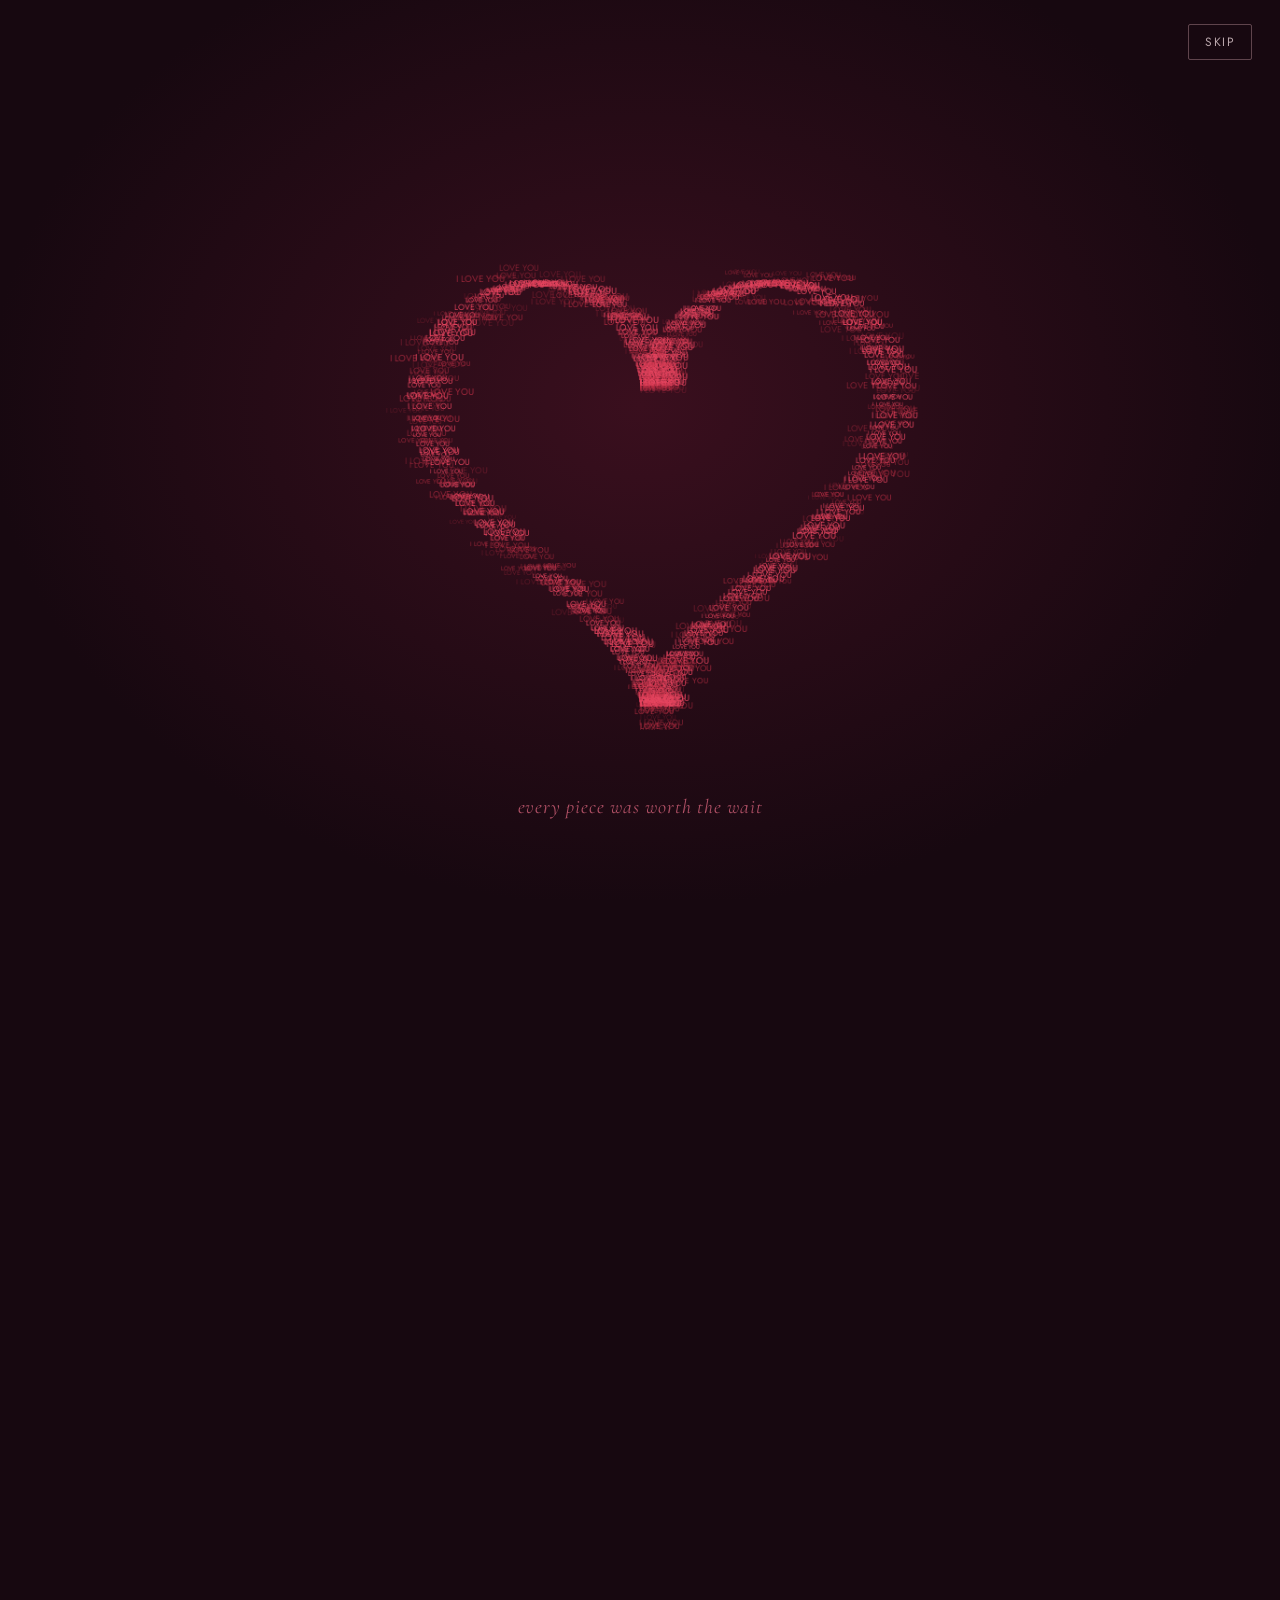
==== commit ff94dca1: "Update index.html" ====
--- a/index.html
+++ b/index.html
@@ -92,14 +92,12 @@
   }
   .tap-hint.hide{ opacity:0; transition:opacity .5s ease; }
 
-  /* ---- the card ---- */
-  .card-wrap{ perspective:2200px; margin:0 auto; max-width:340px; }
+  /* ---- the card (straight, no tilt, so long text never overflows the viewport) ---- */
+  .card-wrap{ perspective:2200px; margin:0 auto; max-width:380px; }
   .card{
     position:relative;
     width:100%;
     min-height:520px;
-    transform:rotate(-3deg);
-    transition:transform .3s ease;
   }
   .card-inside{
     background:var(--blush-2);
@@ -152,6 +150,7 @@
     display:flex; align-items:center; justify-content:center;
     background:var(--blush);
     position:relative;
+    flex-shrink:0;
   }
   .frame::before{
     content:''; position:absolute; inset:-8px;
@@ -179,16 +178,20 @@
     line-height:1.18;
     color:var(--text-dark);
     margin-bottom:16px;
+    text-align:center;
   }
   h1 em{ font-style:italic; color:var(--rose-deep); }
 
   .message{
     font-family:'Caveat', cursive;
     font-weight:500;
-    font-size:23px;
-    line-height:1.55;
+    font-size:21px;
+    line-height:1.5;
     color:var(--text-dark);
-    max-width:340px; margin:0 auto 12px;
+    max-width:100%;
+    margin:0 auto 12px;
+    text-align:left;
+    white-space:pre-line;
   }
 
   .signature{
@@ -237,12 +240,12 @@
   @media (max-width:640px){
     #content{ max-width:100%; }
     .card-wrap{
-      max-width:78vw;
+      max-width:92vw;
       margin-left:auto;
-      margin-right:2vw;
+      margin-right:auto;
     }
-    .card{ transform:rotate(-7deg); }
-    .card-inside, .card-cover{ padding-left:22px; padding-right:22px; }
+    .card-inside, .card-cover{ padding-left:20px; padding-right:20px; }
+    .message{ font-size:19px; }
   }
 </style>
 </head>
@@ -264,28 +267,21 @@
           <div class="frame"><span>your photo here</span><img id="her-photo" alt=""></div>
           <p class="letter-greeting">Dear you,</p>
           <h1>Will you be <br>my <em>Radha?</em></h1>
-          <p class="message">
-            Hi
-            Main tumse bohot time se kehna chahta tha ki Main tumhe bohot pasand krta hun, kuch bakwas likh rha hun but please padh lena 
-            lekin kbhi keh nhi paya kyuki tum maine tumhe kbhi ladko se bat krte nhi dekha,tbhi tumhe kaise react krogi ye soch ke hesitate ho jata tha
-            Main tumse is letter ke through bs apni bat kehna chahta hun, i don't expect from you ki tum answer do beacause i know ki "NO" hi hoga,
-            but fr bhi ye letter likh rha hun so that ye regret na rhe ki apni feelings bhi nhi keh paya , kaash keh diya hota because regret ka pain bohot unbearable hota hai.
-            And please trust me maine kbhii shalini se aesi koi bat nhi ki jisse use kuch special feel ho but fr bhi use misunderstanding ho gyi 
-            and i am really sorry mera scchi kbhi aesa koi intention nhi tha ki kisi ko hurt kru.
-
-            Please is surprise ko end tk dekh lena bohot mehnat lgi hai 
-            and ho sake toh please ek full stop hi send kr dena so that mujhe pta toh chle ki tumne completely dekh liya hai 
-           Maine is Surprise me tumhri kuch photos use ki hai I am really Sorry tumhri permission ke bina maine photos use ki but trust me pkka delete kr dunga 
-            Main koi criminal nhi hu ki photos ka galat use kru inta toh tum bhi mujhe smjhti ho ki kaisa hun 
-            And it's my promise to you ki ab isse related tumse kbhi koi bat nhi hogi. 
-            But believe me i really love you itna ki i can't explain you in words ............
-            Ek request hai please ek ful stop send kr dena so that mujhe pta chl jaye ki tumhe read kiya hai dekha hai 
-
-            
-            
-
-
-          </p>
+          <p class="message">Hi
+Main tumse bohot time se kehna chahta tha ki Main tumhe bohot pasand krta hun, (kuch bakwas likh rha hun but please padh lena)
+lekin kbhi keh nhi paya kyuki maine tumhe kbhi ladko se bat krte nhi dekha,tbhi tum kaise react krogi ye soch ke hesitate ho jata tha
+Main tumse is letter ke through bs apni bat kehna chahta hun, i don't expect from you ki tum answer do beacause i know ki "NO" hi hoga,
+but fr bhi ye letter likh rha hun so that ye regret na rhe ki apni feelings bhi nhi keh paya , kaash keh diya hota because regret ka pain bohot unbearable hota hai.
+And please trust me maine kbhii shalini se aesi koi bat nhi ki jisse use kuch special feel ho but fr bhi use misunderstanding ho gyi
+and i am really sorry mera scchi kbhi aesa koi intention nhi tha ki kisi ko hurt kru.
+
+Please is surprise ko end tk dekh lena bohot mehnat lgi hai
+and ho sake toh please ek full stop hi send kr dena so that mujhe pta toh chle ki tumne completely dekh liya hai
+Maine is Surprise me tumhri kuch photos use ki hai I am really Sorry tumhri permission ke bina maine photos use ki but trust me pkka delete kr dunga
+Main koi criminal nhi hu ki photos ka galat use kru inta toh tum bhi mujhe smjhti ho ki kaisa hun
+And it's my promise to you ki ab isse related tumse kbhi koi bat nhi hogi.
+But believe me i really love you itna ki i can't explain you in words ............
+Ek request hai please ek ful stop send kr dena so that mujhe pta chl jaye ki tumhe read kiya hai dekha hai</p>
           <p class="signature">— Ayush</p>
           <div class="actions">
             <a id="continue-btn" class="choice" href="Story.html">Continue</a>
